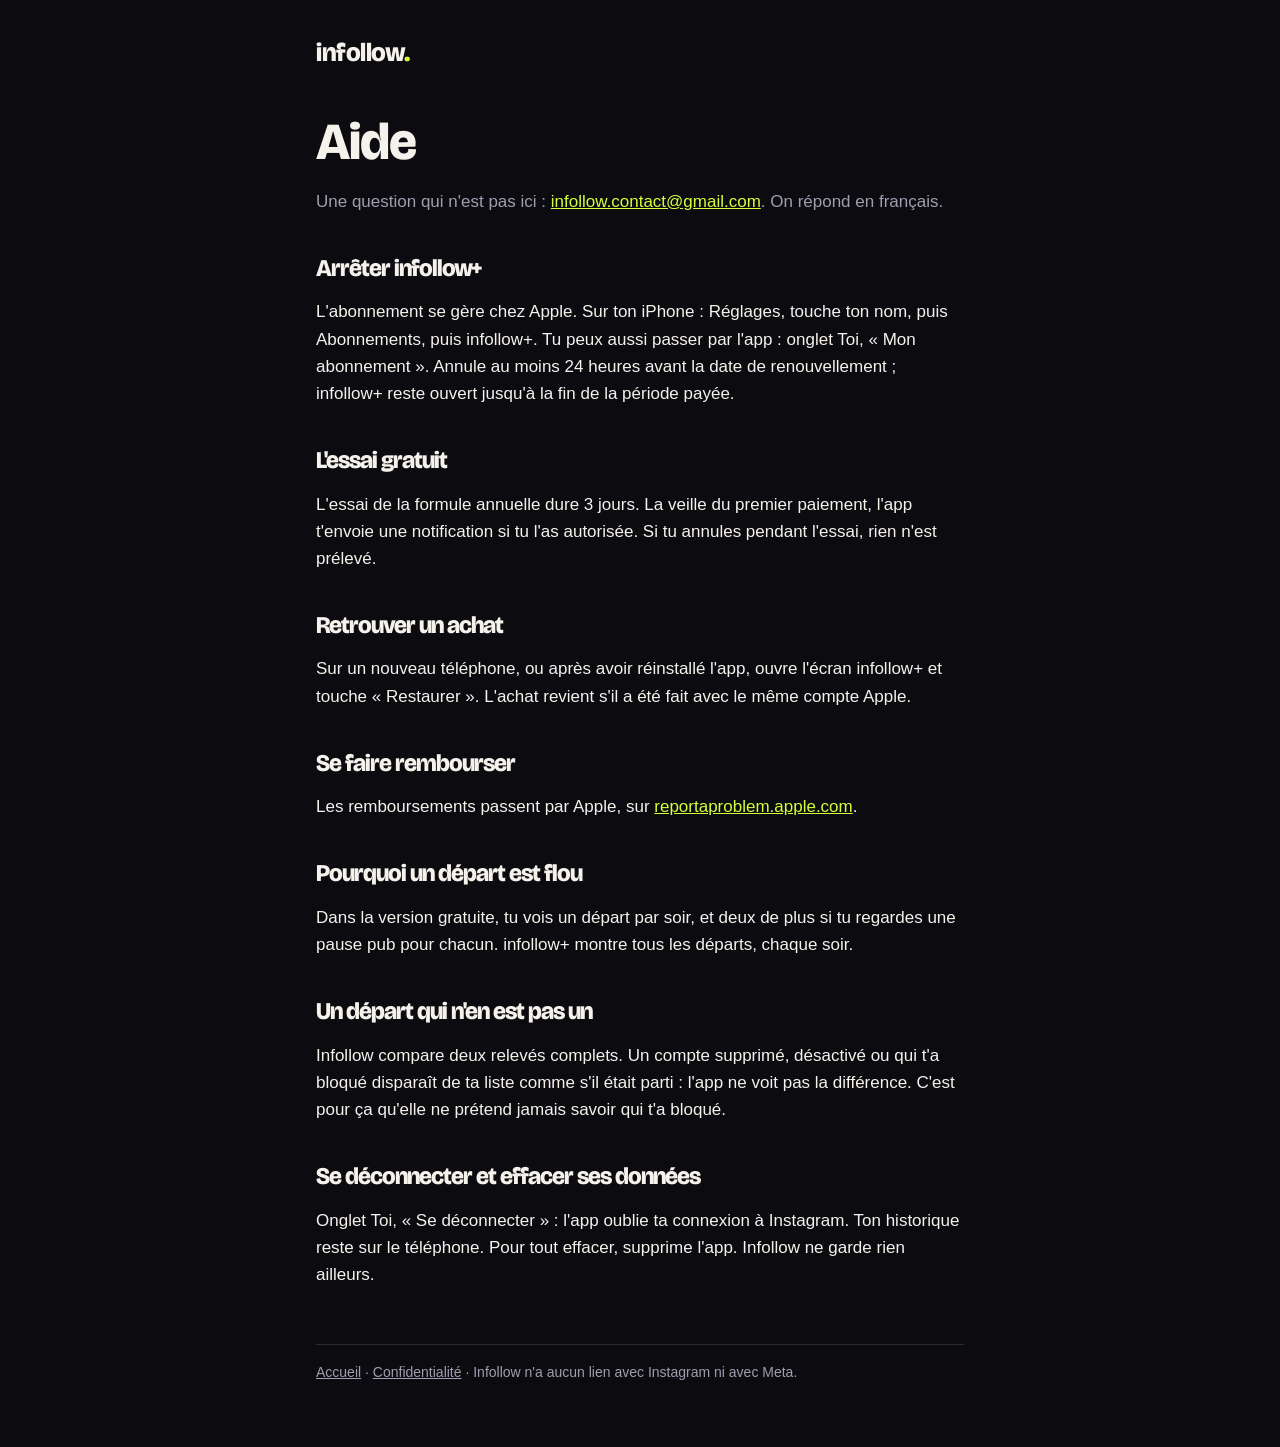
==== aide/index.html @ 327858d7 "Infollow: home, help and privacy policy" ====
<!doctype html>
<html lang="fr">
<head>
  <meta charset="utf-8">
  <meta name="viewport" content="width=device-width, initial-scale=1">
  <title>Aide · Infollow</title>
  <meta name="description" content="Annuler infollow+, restaurer un achat, se déconnecter, nous écrire.">
  <link rel="stylesheet" href="/style.css">
</head>
<body>
<main>
  <a class="wordmark" href="/">infollow<span>.</span></a>

  <h1>Aide</h1>
  <p class="lede">Une question qui n'est pas ici : <a href="mailto:infollow.contact@gmail.com">infollow.contact@gmail.com</a>. On répond en français.</p>

  <h2>Arrêter infollow+</h2>
  <p>L'abonnement se gère chez Apple. Sur ton iPhone : Réglages, touche ton nom, puis Abonnements, puis infollow+. Tu peux aussi passer par l'app : onglet Toi, « Mon abonnement ». Annule au moins 24 heures avant la date de renouvellement ; infollow+ reste ouvert jusqu'à la fin de la période payée.</p>

  <h2>L'essai gratuit</h2>
  <p>L'essai de la formule annuelle dure 3 jours. La veille du premier paiement, l'app t'envoie une notification si tu l'as autorisée. Si tu annules pendant l'essai, rien n'est prélevé.</p>

  <h2>Retrouver un achat</h2>
  <p>Sur un nouveau téléphone, ou après avoir réinstallé l'app, ouvre l'écran infollow+ et touche « Restaurer ». L'achat revient s'il a été fait avec le même compte Apple.</p>

  <h2>Se faire rembourser</h2>
  <p>Les remboursements passent par Apple, sur <a href="https://reportaproblem.apple.com">reportaproblem.apple.com</a>.</p>

  <h2>Pourquoi un départ est flou</h2>
  <p>Dans la version gratuite, tu vois un départ par soir, et deux de plus si tu regardes une pause pub pour chacun. infollow+ montre tous les départs, chaque soir.</p>

  <h2>Un départ qui n'en est pas un</h2>
  <p>Infollow compare deux relevés complets. Un compte supprimé, désactivé ou qui t'a bloqué disparaît de ta liste comme s'il était parti : l'app ne voit pas la différence. C'est pour ça qu'elle ne prétend jamais savoir qui t'a bloqué.</p>

  <h2>Se déconnecter et effacer ses données</h2>
  <p>Onglet Toi, « Se déconnecter » : l'app oublie ta connexion à Instagram. Ton historique reste sur le téléphone. Pour tout effacer, supprime l'app. Infollow ne garde rien ailleurs.</p>

  <footer>
    <a href="/">Accueil</a> · <a href="/confidentialite/">Confidentialité</a> · Infollow n'a aucun lien avec Instagram ni avec Meta.
  </footer>
</main>
</body>
</html>
---- style.css ----
@font-face {
  font-family: "Bricolage";
  src: url("/fonts/BricolageGrotesque-ExtraBold.ttf") format("truetype");
  font-weight: 800;
  font-display: swap;
}

:root {
  --ground: #0c0b10;
  --raised: #17161d;
  --rule: #2b2934;
  --text: #f5f2ec;
  --muted: #a29dae;
  --citron: #d4ff3a;
  --tomato: #ff5533;
}

* { box-sizing: border-box; }

html { -webkit-text-size-adjust: 100%; }

body {
  margin: 0;
  background: var(--ground);
  color: var(--text);
  font: 17px/1.6 -apple-system, BlinkMacSystemFont, "Segoe UI", Roboto, Helvetica, Arial, sans-serif;
}

main {
  max-width: 680px;
  margin: 0 auto;
  padding: 32px 16px 64px;
}

.wordmark {
  font-family: "Bricolage", sans-serif;
  font-weight: 800;
  font-size: 26px;
  letter-spacing: -0.5px;
  color: var(--text);
  text-decoration: none;
}
.wordmark span { color: var(--citron); }

h1, h2 {
  font-family: "Bricolage", sans-serif;
  font-weight: 800;
  letter-spacing: -1px;
  line-height: 1.1;
}
h1 { font-size: clamp(36px, 9vw, 52px); margin: 40px 0 12px; }
h2 { font-size: 24px; margin: 40px 0 8px; }

p, li { color: var(--text); }
.lede, .muted { color: var(--muted); }
.updated { color: var(--muted); font-size: 15px; }

a { color: var(--citron); }

ul { padding-left: 20px; }
li { margin: 6px 0; }

.card {
  background: var(--raised);
  border-radius: 18px;
  padding: 16px 20px;
  margin: 24px 0;
}

.links { display: flex; flex-wrap: wrap; gap: 12px; margin-top: 32px; }
.links a {
  background: var(--citron);
  color: var(--ground);
  font-weight: 700;
  text-decoration: none;
  padding: 12px 18px;
  border-radius: 14px;
}

footer {
  border-top: 1px solid var(--rule);
  margin-top: 56px;
  padding-top: 16px;
  color: var(--muted);
  font-size: 14px;
}
footer a { color: var(--muted); }
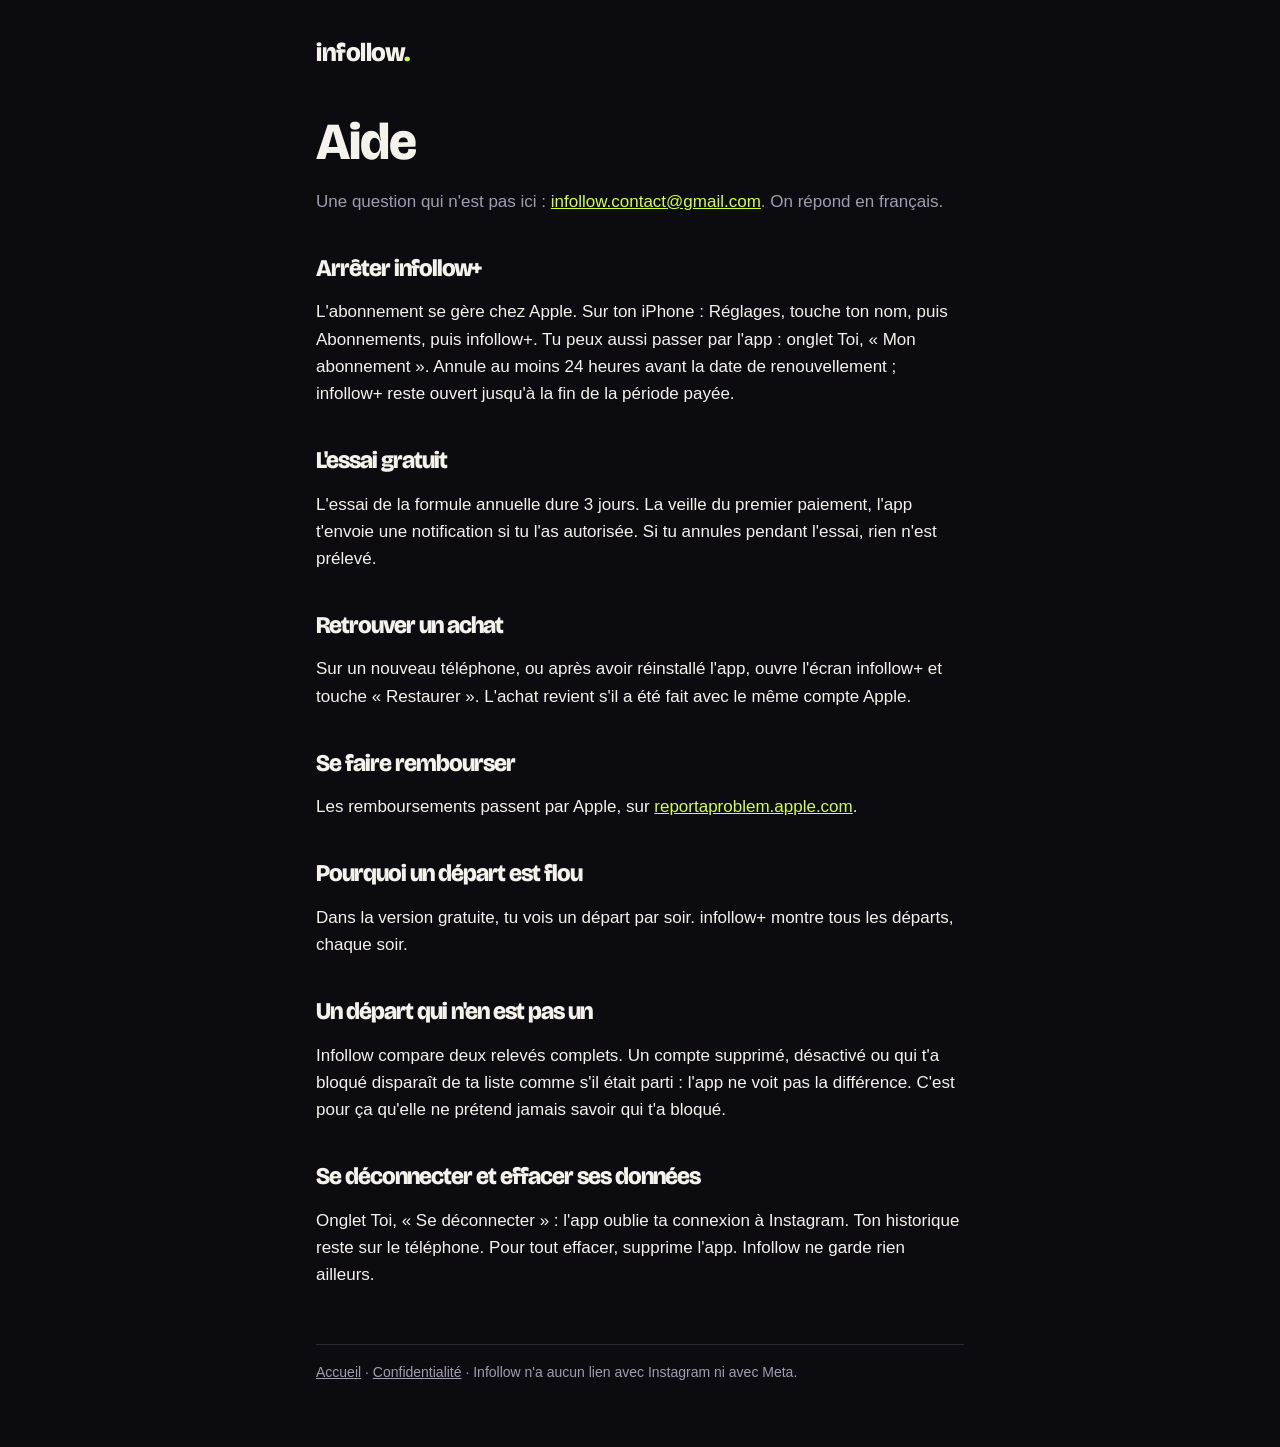
==== commit 27176282: "Privacy and help: version 1.0 shows no ads" ====
--- a/aide/index.html
+++ b/aide/index.html
@@ -27,7 +27,7 @@
   <p>Les remboursements passent par Apple, sur <a href="https://reportaproblem.apple.com">reportaproblem.apple.com</a>.</p>
 
   <h2>Pourquoi un départ est flou</h2>
-  <p>Dans la version gratuite, tu vois un départ par soir, et deux de plus si tu regardes une pause pub pour chacun. infollow+ montre tous les départs, chaque soir.</p>
+  <p>Dans la version gratuite, tu vois un départ par soir. infollow+ montre tous les départs, chaque soir.</p>
 
   <h2>Un départ qui n'en est pas un</h2>
   <p>Infollow compare deux relevés complets. Un compte supprimé, désactivé ou qui t'a bloqué disparaît de ta liste comme s'il était parti : l'app ne voit pas la différence. C'est pour ça qu'elle ne prétend jamais savoir qui t'a bloqué.</p>
